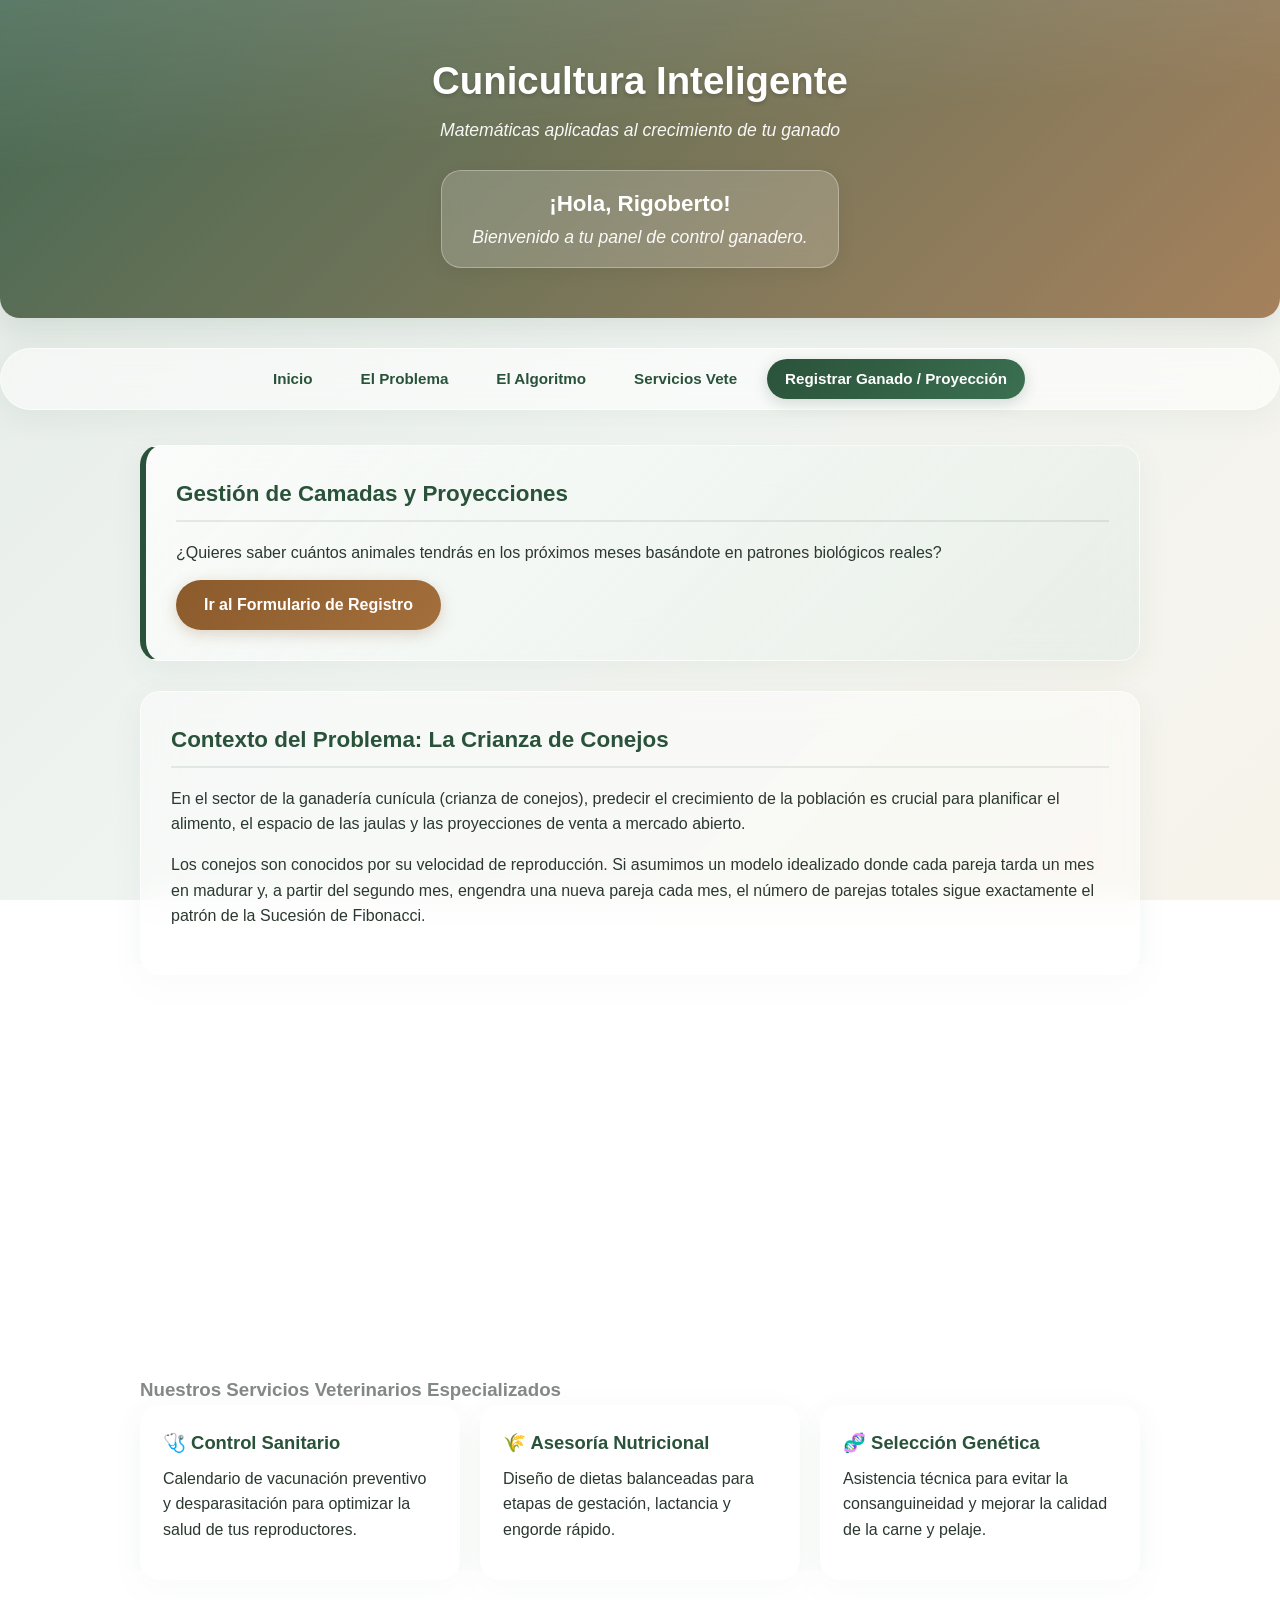
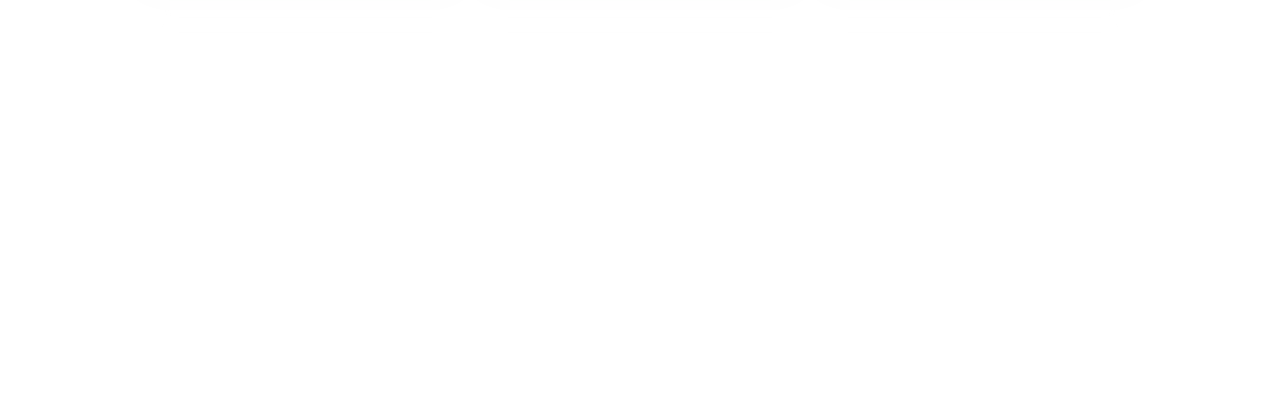
==== index.html @ f1d0ef1a "Add files via upload" ====
<!DOCTYPE html>
<html lang="es">
<head>
    <meta charset="UTF-8">
    <meta name="viewport" content="width=device-width, initial-scale=1.0">
    <title>Fibonacci en la Ganadería: Proyección de Conejos</title>
    <link rel="stylesheet" href="./css/style.css">
</head>
<body>

    <header>
        <div class="container">
            <h1>Cunicultura Inteligente</h1>
            <p>Matemáticas aplicadas al crecimiento de tu ganado</p>
            <div class="user-welcome">
                <h2>¡Hola, Rigoberto!</h2>
                <p>Bienvenido a tu panel de control ganadero.</p>
            </div>
        </div>
    </header>

    <nav>
        <a href="#inicio">Inicio</a>
        <a href="#contexto">El Problema</a>
        <a href="#algoritmo">El Algoritmo</a>
        <a href="#servicios">Servicios Vete</a>
        <a href="./pages/forms.html" class="btn-destacado">Registrar Ganado / Proyección</a>
    </nav>

    <main class="container">

        <section id="inicio" class="card action-section">
            <h3>Gestión de Camadas y Proyecciones</h3>
            <p>¿Quieres saber cuántos animales tendrás en los próximos meses basándote en patrones biológicos reales?</p>
            <a href="./pages/forms.html" class="btn">Ir al Formulario de Registro</a>
        </section>

        <section id="contexto" class="card">
            <h3>Contexto del Problema: La Crianza de Conejos</h3>
            <p>En el sector de la ganadería cunícula (crianza de conejos), predecir el crecimiento de la población es crucial para planificar el alimento, el espacio de las jaulas y las proyecciones de venta a mercado abierto.</p>
            <p>Los conejos son conocidos por su velocidad de reproducción. Si asumimos un modelo idealizado donde cada pareja tarda un mes en madurar y, a partir del segundo mes, engendra una nueva pareja cada mes, el número de parejas totales sigue exactamente el patrón de la Sucesión de Fibonacci.</p>
        </section>

        <section id="algoritmo" class="card">
            <h3>¿Cómo ayuda la matemática? (El Algoritmo)</h3>
            <p>La sucesión de Fibonacci comienza con los números 0 y 1, y cada término siguiente es la suma de los dos anteriores.</p>
            <p>Para proyectar tu ganado mes a mes sin utilizar vectores dinámicos complejos, utilizamos un ciclo iterativo basado en tres variables simples:</p>
            <ul>
                <li><strong>Variable A:</strong> Representa el estado de la población hace dos meses.</li>
                <li><strong>Variable B:</strong> Representa el estado de la población en el mes anterior.</li>
                <li><strong>Variable C:</strong> Es la suma de A + B, que nos da la población estimada para el mes actual.</li>
            </ul>
        </section>

        <section id="servicios">
            <h3>Nuestros Servicios Veterinarios Especializados</h3>
            <div class="services-grid">
                <div class="card service-item">
                    <h4>🩺 Control Sanitario</h4>
                    <p>Calendario de vacunación preventivo y desparasitación para optimizar la salud de tus reproductores.</p>
                </div>
                <div class="card service-item">
                    <h4>🌾 Asesoría Nutricional</h4>
                    <p>Diseño de dietas balanceadas para etapas de gestación, lactancia y engorde rápido.</p>
                </div>
                <div class="card service-item">
                    <h4>🧬 Selección Genética</h4>
                    <p>Asistencia técnica para evitar la consanguineidad y mejorar la calidad de la carne y pelaje.</p>
                </div>
            </div>
        </section>

        <section id="contacto" class="card text-center">
            <h3>¿Necesitas asistencia técnica en tu granja?</h3>
            <p>Ponte en contacto con nuestro equipo de ingenieros zootecnistas y veterinarios.</p>
            <button onclick="alert('Formulario de contacto en mantenimiento. ¡Pronto disponible!')" class="btn">Contactar Soporte</button>
        </section>

    </main>

    <footer>
        <div class="container">
            <p>&copy; 2026 Cunicultura Inteligente - Proyecto Desarrollado por Pablo.</p>
            <div class="project-links">
                <a href="https://github.com/tu-usuario/tu-repositorio" target="_blank">📂 Repositorio Git</a> | 
                <a href="https://tu-usuario.github.io/tu-repositorio" target="_blank">🌐 Sitio Web Publicado</a>
            </div>
        </div>
    </footer>

</body>
</html>
---- css/style.css ----
/* ==========================================================================
   ESTILOS GENERALES Y TEMÁTICA: GANADERÍA INTELEGENTE (CUNICULTURA)
   EFECTO: LIQUID GLASS (GLASSMORPHISM) CON BORDES SUAVES
   ========================================================================== */

* {
    margin: 0;
    padding: 0;
    box-sizing: border-box;
    font-family: 'Segoe UI', Roboto, Helvetica, Arial, sans-serif;
}

:root {
    /* Paleta Ganadera / Orgánica */
    --bg-base: #f1f5f2;
    --primary-color: #2a523a;     /* Verde follaje/campo */
    --secondary-color: #8b5a2b;   /* Marrón tierra fértil */
    --accent-color: #df9f28;      /* Dorado paja / sol */
    --text-dark: #1e2922;         /* Antracita verdeado */
    
    /* Configuración Liquid Glass */
    --glass-bg: rgba(255, 255, 255, 0.45);
    --glass-border: rgba(255, 255, 255, 0.6);
    --glass-shadow: 0 8px 32px 0 rgba(42, 82, 58, 0.06);
    --radius-soft: 20px;          /* Bordes ultra suaves sugeridos */
}

body {
    /* Fondo con gradiente orgánico suave que hace resaltar el efecto de cristal líquido */
    background: linear-gradient(135deg, #e3eae5 0%, #f1f5f2 50%, #f7f3eb 100%);
    background-attachment: fixed;
    color: var(--text-dark);
    line-height: 1.6;
    padding: 0;
}

.container {
    width: 92%;
    max-width: 1000px;
    margin: 0 auto;
}

/* ==========================================================================
   PORTADA / ENCABEZADO (Gradiente Brillante + Capa de Cristal)
   ========================================================================== */
header {
    background: linear-gradient(135deg, rgba(42, 82, 58, 0.85), rgba(139, 90, 43, 0.75));
    color: #ffffff;
    padding: 50px 20px;
    text-align: center;
    border-radius: 0 0 var(--radius-soft) var(--radius-soft);
    box-shadow: 0 10px 30px rgba(42, 82, 58, 0.12);
    margin-bottom: 30px;
    position: relative;
    overflow: hidden;
}

/* Efecto de reflejo líquido superior */
header::after {
    content: '';
    position: absolute;
    top: -30%;
    left: -10%;
    width: 120%;
    height: 70%;
    background: linear-gradient(to bottom, rgba(255, 255, 255, 0.15), transparent);
    transform: skewY(-4deg);
    pointer-events: none;
}

header h1 {
    font-size: 2.4rem;
    font-weight: 700;
    text-shadow: 0 2px 4px rgba(0, 0, 0, 0.2);
    margin-bottom: 5px;
}

header p {
    font-size: 1.1rem;
    opacity: 0.95;
    font-style: italic;
}

/* Saludo Personalizado - Panel Flotante de Vidrio */
.user-welcome {
    margin-top: 25px;
    background: rgba(255, 255, 255, 0.18);
    backdrop-filter: blur(12px);
    -webkit-backdrop-filter: blur(12px);
    border: 1px solid rgba(255, 255, 255, 0.3);
    padding: 15px 30px;
    display: inline-block;
    border-radius: var(--radius-soft);
    box-shadow: 0 4px 20px rgba(0, 0, 0, 0.06);
}

.user-welcome h2 {
    font-size: 1.4rem;
    color: #ffffff;
    margin-bottom: 2px;
}

/* ==========================================================================
   NAVEGACIÓN (Barra de Cristal Líquido de Alta Transparencia)
   ========================================================================== */
nav {
    background: rgba(255, 255, 255, 0.5);
    backdrop-filter: blur(20px);
    -webkit-backdrop-filter: blur(20px);
    border: 1px solid var(--glass-border);
    padding: 10px 20px;
    border-radius: 40px;
    display: flex;
    justify-content: center;
    align-items: center;
    gap: 12px;
    box-shadow: var(--glass-shadow);
    position: sticky;
    top: 20px;
    z-index: 1000;
    margin-bottom: 35px;
    transition: all 0.3s ease;
}

nav a {
    text-decoration: none;
    color: var(--primary-color);
    font-weight: 600;
    padding: 8px 18px;
    border-radius: 20px;
    transition: all 0.3s ease;
    font-size: 0.95rem;
}

nav a:hover {
    background: rgba(42, 82, 58, 0.08);
    color: #163021;
}

nav a.btn-destacado {
    background: linear-gradient(135deg, var(--primary-color), #3b7051);
    color: #ffffff;
    box-shadow: 0 4px 15px rgba(42, 82, 58, 0.2);
}

nav a.btn-destacado:hover {
    transform: translateY(-2px);
    box-shadow: 0 6px 20px rgba(42, 82, 58, 0.3);
}

/* ==========================================================================
   TARJETAS Y SECCIONES (Contenedores Glassmorphism)
   ========================================================================== */
.card {
    background: var(--glass-bg);
    backdrop-filter: blur(16px) saturate(130%);
    -webkit-backdrop-filter: blur(16px) saturate(130%);
    border: 1px solid var(--glass-border);
    border-radius: var(--radius-soft);
    padding: 30px;
    margin-bottom: 30px;
    box-shadow: var(--glass-shadow);
    transition: transform 0.3s ease, box-shadow 0.3s ease;
}

.card:hover {
    box-shadow: 0 12px 40px 0 rgba(42, 82, 58, 0.12);
}

.card h3 {
    color: var(--primary-color);
    font-size: 1.4rem;
    margin-bottom: 18px;
    border-bottom: 2px solid rgba(42, 82, 58, 0.1);
    padding-bottom: 8px;
}

.card p {
    margin-bottom: 15px;
    color: #2b3830;
    font-size: 1rem;
}

.card ul {
    margin-left: 25px;
    margin-bottom: 15px;
}

.card li {
    margin-bottom: 8px;
    color: #2b3830;
}

/* Sección de llamada a la acción / Destacados */
.action-section {
    background: linear-gradient(135deg, rgba(255, 255, 255, 0.75), rgba(223, 235, 227, 0.55));
    border-left: 6px solid var(--primary-color);
}

/* ==========================================================================
   BOTONES E INPUTS (Diseño Ergonómico y Líquido)
   ========================================================================== */
.btn {
    display: inline-block;
    background: linear-gradient(135deg, var(--secondary-color), #a36f3c);
    color: #ffffff;
    padding: 12px 28px;
    border: none;
    border-radius: 30px;
    font-weight: 600;
    cursor: pointer;
    text-decoration: none;
    transition: all 0.3s cubic-bezier(0.175, 0.885, 0.32, 1.275);
    box-shadow: 0 4px 15px rgba(139, 90, 43, 0.25);
    font-size: 1rem;
}

.btn:hover {
    transform: translateY(-3px);
    box-shadow: 0 8px 25px rgba(139, 90, 43, 0.4);
}

.btn:active {
    transform: translateY(1px);
}

/* Formularios */
.form-group {
    margin-bottom: 22px;
}

.form-group label {
    display: block;
    margin-bottom: 8px;
    font-weight: 600;
    color: var(--primary-color);
    font-size: 0.95rem;
}

.form-group input {
    width: 100%;
    padding: 14px 18px;
    border-radius: 14px;
    border: 1px solid rgba(42, 82, 58, 0.2);
    background: rgba(255, 255, 255, 0.65);
    font-size: 1rem;
    transition: all 0.3s ease;
    color: var(--text-dark);
}

.form-group input:focus {
    outline: none;
    border-color: var(--primary-color);
    background: #ffffff;
    box-shadow: 0 0 0 4px rgba(42, 82, 58, 0.12);
}

/* ==========================================================================
   SERVICIOS GRID & VETERINARIA (Diseño Responsivo Ajustable)
   ========================================================================== */
.services-grid {
    margin-bottom: 10px;
}

.service-item {
    background: rgba(255, 255, 255, 0.55);
    border-radius: var(--radius-soft);
    padding: 22px;
}

.service-item h4 {
    color: var(--primary-color);
    margin-bottom: 8px;
    font-size: 1.15rem;
}

/* ==========================================================================
   TABLAS Y ELEMENTOS DE RESULTADO DINÁMICO
   ========================================================================== */
.tabla-resultados {
    background: rgba(255, 255, 255, 0.45);
    border-radius: 14px;
    overflow: hidden;
    box-shadow: 0 4px 20px rgba(0, 0, 0, 0.02);
}

.tabla-resultados th {
    background-color: rgba(42, 82, 58, 0.12) !important;
    color: var(--primary-color) !important;
    font-weight: 700;
}

.tabla-resultados td, .tabla-resultados th {
    padding: 12px 15px !important;
}

.text-center { text-align: center; }
.text-muted { color: #55665c; font-style: italic; }

/* ==========================================================================
   FOOTER (Pie de página integrado con el blur)
   ========================================================================== */
footer {
    margin-top: 60px;
    text-align: center;
    padding: 30px 20px;
    background: rgba(255, 255, 255, 0.35);
    backdrop-filter: blur(12px);
    border-top: 1px solid var(--glass-border);
    border-radius: var(--radius-soft) var(--radius-soft) 0 0;
}

.project-links {
    margin-top: 12px;
}

.project-links a {
    color: var(--primary-color);
    text-decoration: none;
    font-weight: 600;
    margin: 0 12px;
    transition: color 0.2s ease;
}

.project-links a:hover {
    color: var(--secondary-color);
}

/* ==========================================================================
   MEDIA QUERIES - RESPONSIVE DESIGN (Requerimiento Obligatorio de Rúbrica)
   ========================================================================== */

/* Pantallas Medianas y Grandes (Computadoras y Tablets horizontales) */
@media (min-width: 769px) {
    .services-grid {
        display: flex;
        gap: 20px;
        margin-bottom: 30px;
    }
    .service-item {
        flex: 1;
        margin-bottom: 0;
    }
}

/* Pantallas Pequeñas (Celulares y Tablets verticales) */
@media (max-width: 768px) {
    header h1 {
        font-size: 1.9rem;
    }
    
    nav {
        flex-direction: column;
        border-radius: var(--radius-soft);
        padding: 15px;
        gap: 8px;
    }
    
    nav a {
        width: 100%;
        text-align: center;
        padding: 10px;
    }
    
    .services-grid {
        display: block;
    }
    
    .service-item {
        margin-bottom: 20px;
        width: 100%;
    }
    
    .card {
        padding: 20px;
    }
}
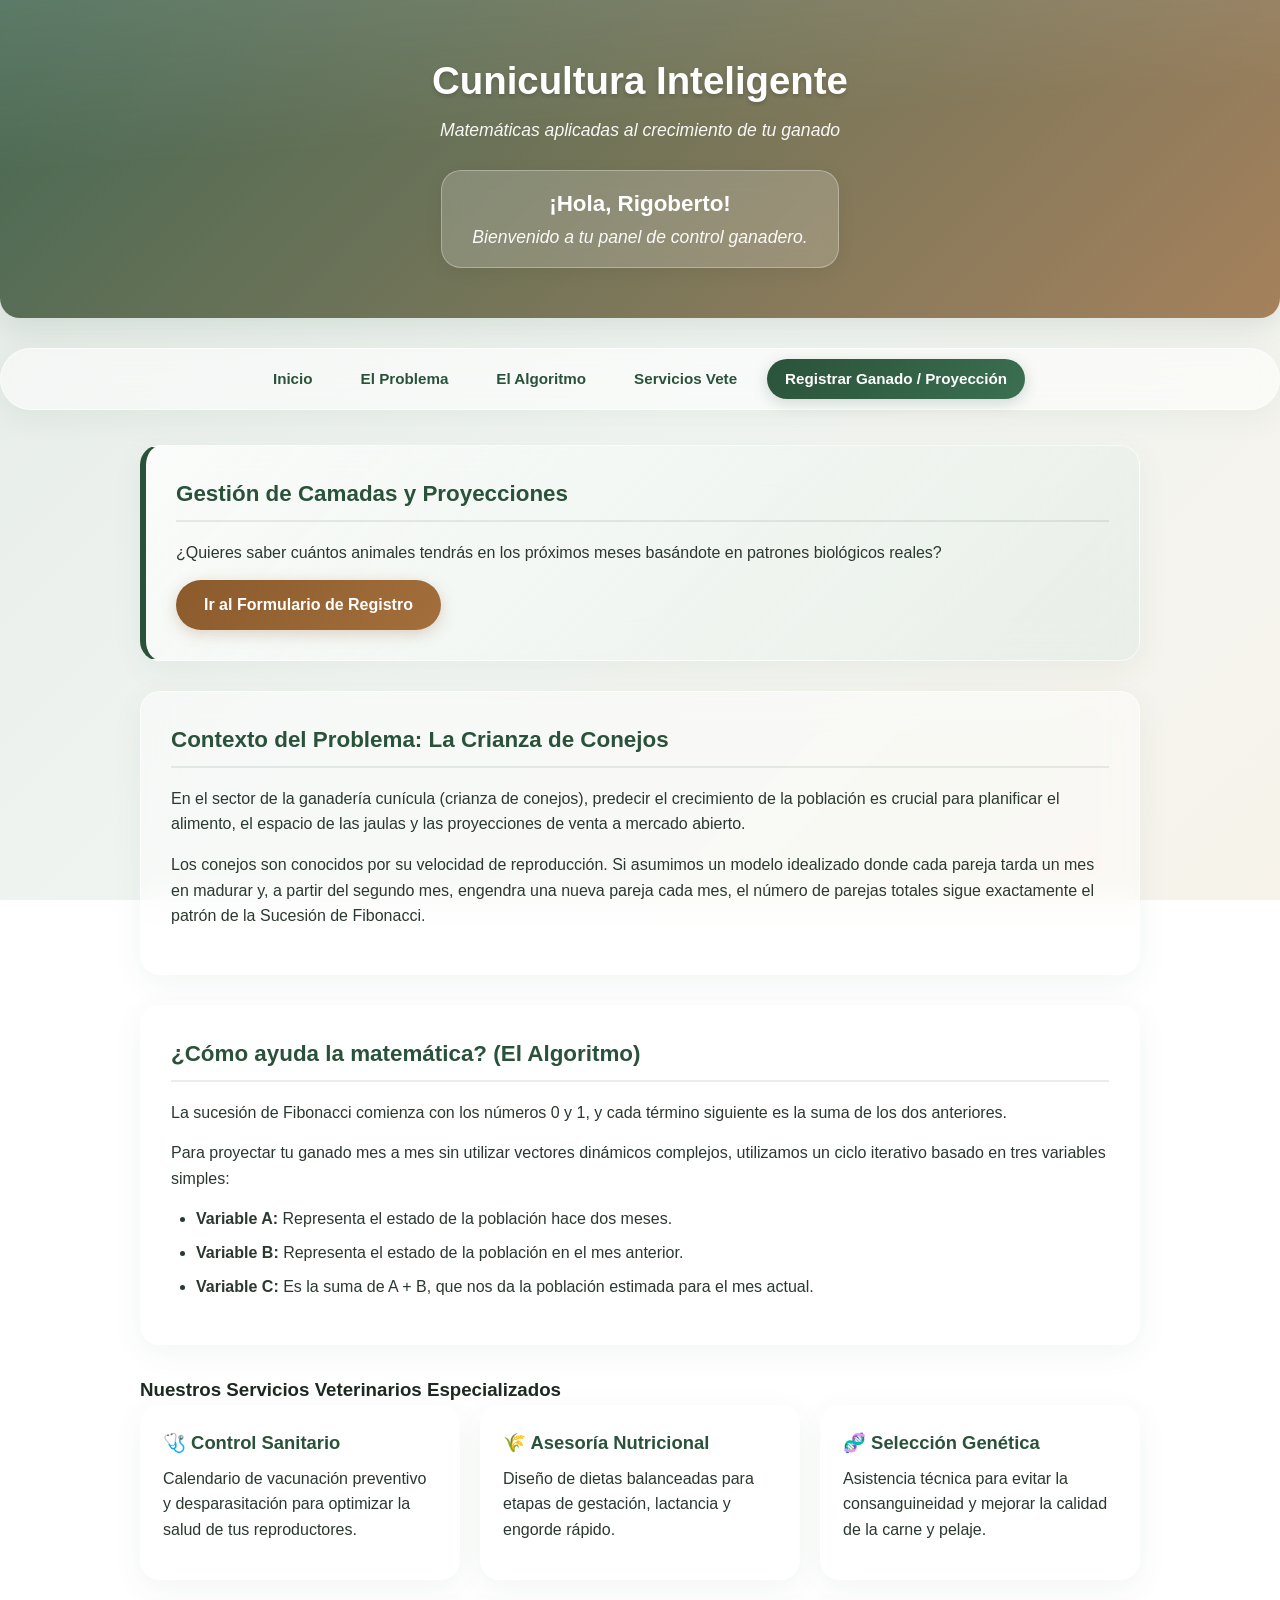
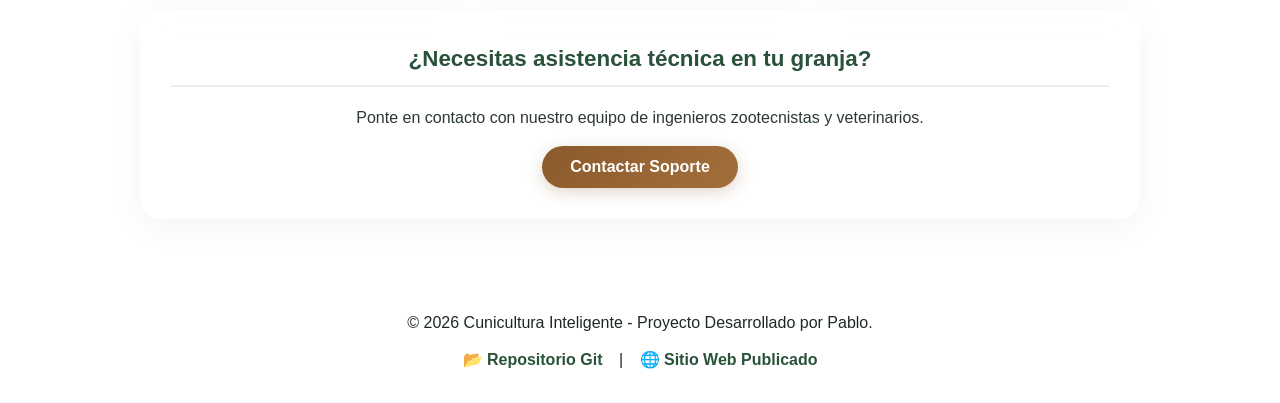
==== commit f2543bab: "Update GitHub repository link in footer" ====
--- a/index.html
+++ b/index.html
@@ -82,11 +82,11 @@
         <div class="container">
             <p>&copy; 2026 Cunicultura Inteligente - Proyecto Desarrollado por Pablo.</p>
             <div class="project-links">
-                <a href="https://github.com/tu-usuario/tu-repositorio" target="_blank">📂 Repositorio Git</a> | 
+                <a href="https://github.com/pablointiquilla-cmd/Ganader-a-Fibonacci.git" target="_blank">📂 Repositorio Git</a> | 
                 <a href="https://tu-usuario.github.io/tu-repositorio" target="_blank">🌐 Sitio Web Publicado</a>
             </div>
         </div>
     </footer>
 
 </body>
-</html>+</html>
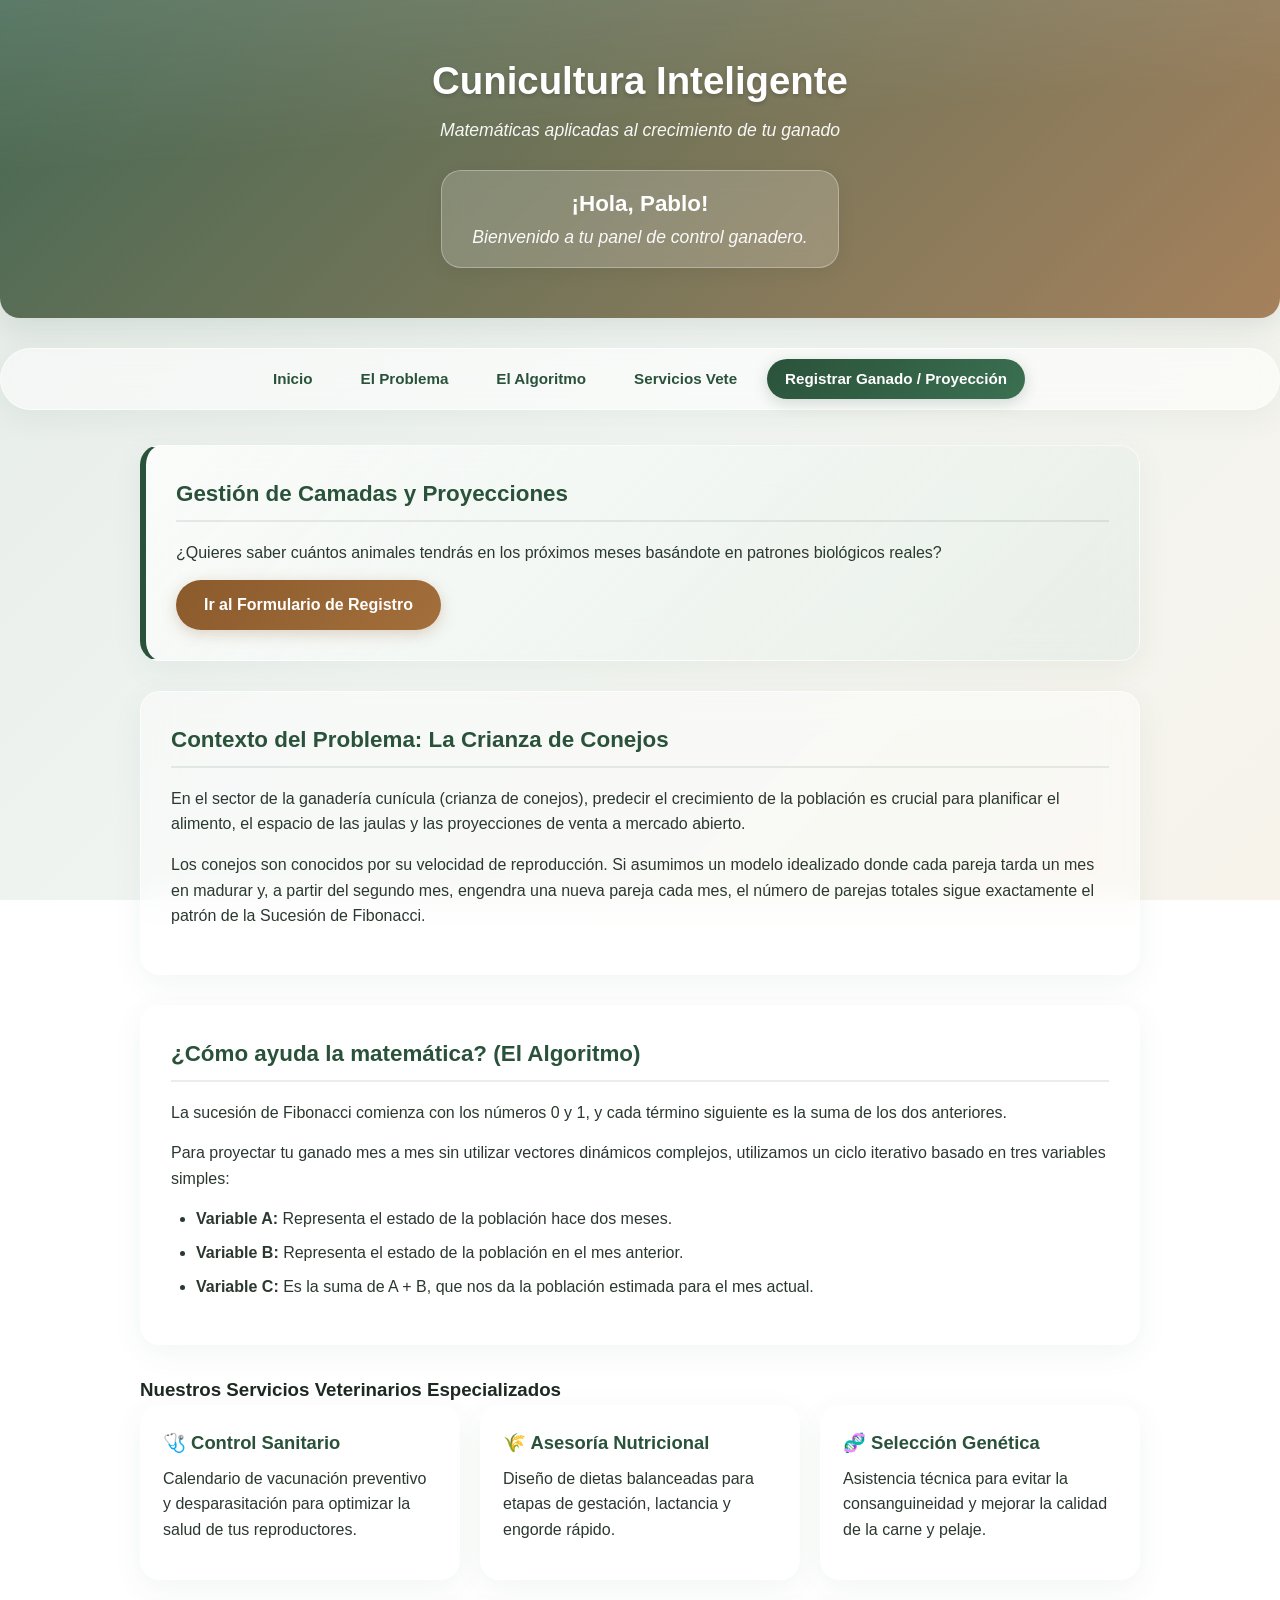
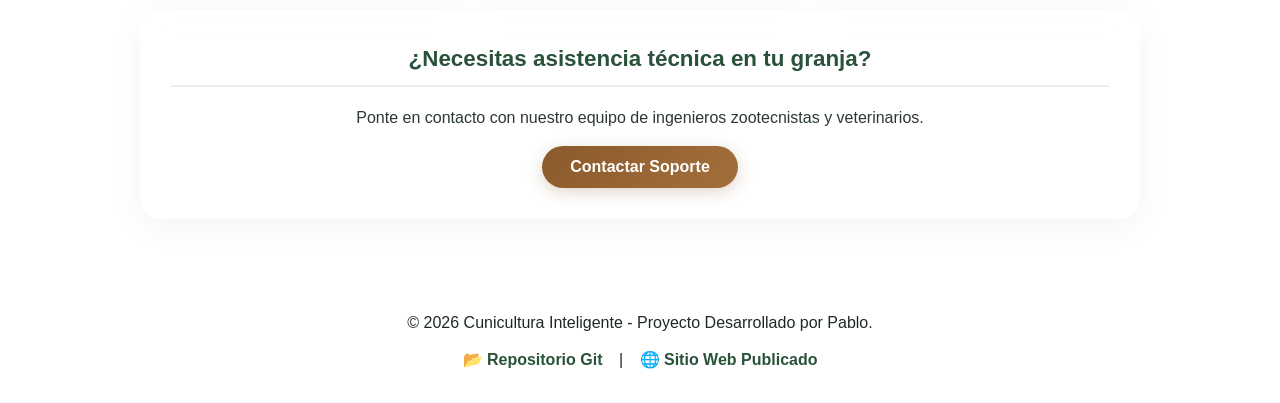
==== commit 3b159b41: "Change welcome message from Rigoberto to Pablo" ====
--- a/index.html
+++ b/index.html
@@ -13,7 +13,7 @@
             <h1>Cunicultura Inteligente</h1>
             <p>Matemáticas aplicadas al crecimiento de tu ganado</p>
             <div class="user-welcome">
-                <h2>¡Hola, Rigoberto!</h2>
+                <h2>¡Hola, Pablo!</h2>
                 <p>Bienvenido a tu panel de control ganadero.</p>
             </div>
         </div>
